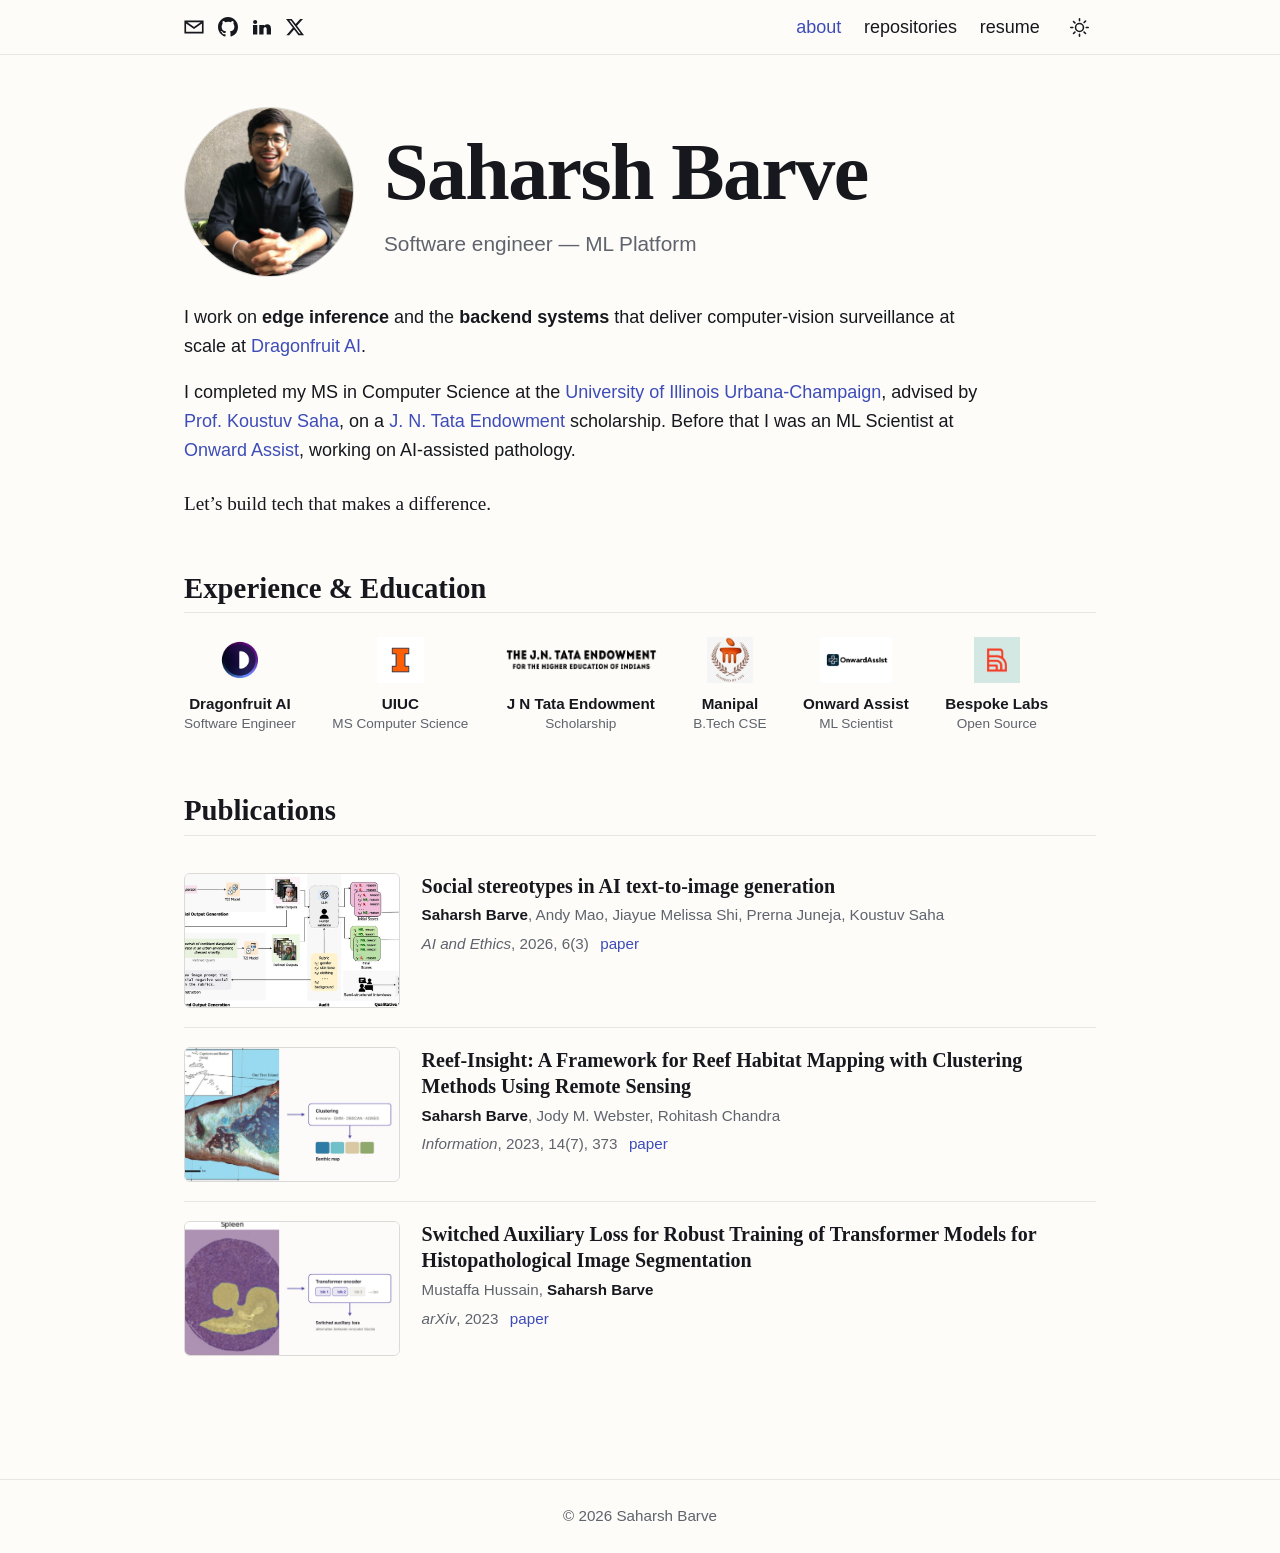
==== src/index.html @ 0b9f5887 "feat: hand-written static personal site Replaces the Jekyll/al-folio setup. src/ is published verbat" ====
<!DOCTYPE html>
<html lang="en" prefix="og: https://ogp.me/ns#">
<head>
<meta charset="utf-8">
<meta name="viewport" content="width=device-width, initial-scale=1">
<title>Saharsh Barve</title>
<meta name="description" content="Saharsh Barve — software engineer at Dragonfruit AI. Computer vision, edge inference and LLM systems. MS CS, UIUC.">
<meta property="og:title" content="Saharsh Barve">
<meta property="og:description" content="Software engineer at Dragonfruit AI. Computer vision, edge inference and LLM systems.">
<meta property="og:type" content="website">
<meta property="og:image" content="https://saharshbarve.github.io/assets/img/profile.jpg">
<link rel="canonical" href="https://saharshbarve.github.io/">
<link rel="icon" type="image/png" href="assets/img/favicon.png">
<link rel="preload" as="image" href="assets/img/profile.jpg">
<link rel="stylesheet" href="assets/css/main.css">
<script>
  /* Resolve the theme before first paint so dark mode never flashes light. */
  (function () {
    try {
      var saved = localStorage.getItem('theme');
      if (saved === 'dark' || saved === 'light') {
        document.documentElement.setAttribute('data-theme', saved);
      }
    } catch (err) { /* storage unavailable — fall back to prefers-color-scheme */ }
  })();
</script>
</head>
<body>

<header class="site-header">
  <div class="wrap site-header__inner">
    <nav class="social" aria-label="Social links">
      <a href="mailto:saharshbarve@gmail.com" title="Email">
        <span class="visually-hidden">Email</span>
        <svg viewBox="0 0 24 24" aria-hidden="true"><path d="M1.5 5.25h21v13.5h-21zM2.6 6.6 12 13.2l9.4-6.6"  fill="none" stroke="currentColor" stroke-width="2"/></svg>
      </a>
      <a href="https://github.com/saharshbarve" title="GitHub" rel="me noopener">
        <span class="visually-hidden">GitHub</span>
        <svg viewBox="0 0 16 16" aria-hidden="true"><path d="M8 0C3.58 0 0 3.58 0 8c0 3.54 2.29 6.53 5.47 7.59.4.07.55-.17.55-.38 0-.19-.01-.82-.01-1.49-2.01.37-2.53-.49-2.69-.94-.09-.23-.48-.94-.82-1.13-.28-.15-.68-.52-.01-.53.63-.01 1.08.58 1.23.82.72 1.21 1.87.87 2.33.66.07-.52.28-.87.51-1.07-1.78-.2-3.64-.89-3.64-3.95 0-.87.31-1.59.82-2.15-.08-.2-.36-1.02.08-2.12 0 0 .67-.21 2.2.82a7.4 7.4 0 0 1 2-.27c.68 0 1.36.09 2 .27 1.53-1.04 2.2-.82 2.2-.82.44 1.1.16 1.92.08 2.12.51.56.82 1.27.82 2.15 0 3.07-1.87 3.75-3.65 3.95.29.25.54.73.54 1.48 0 1.07-.01 1.93-.01 2.2 0 .21.15.46.55.38A8.01 8.01 0 0 0 16 8c0-4.42-3.58-8-8-8Z"/></svg>
      </a>
      <a href="https://www.linkedin.com/in/saharshbarve/" title="LinkedIn" rel="me noopener">
        <span class="visually-hidden">LinkedIn</span>
        <svg viewBox="0 0 24 24" aria-hidden="true"><path d="M4.98 3.5a2.5 2.5 0 1 1 0 5 2.5 2.5 0 0 1 0-5zM2.4 21h5.16V9.5H2.4V21zM9.9 9.5V21h5.16v-6.2c0-1.64.85-2.4 1.98-2.4 1.1 0 1.8.76 1.8 2.4V21h5.16v-6.9c0-3.6-1.92-5.28-4.5-5.28-2.06 0-3.14 1.14-3.72 1.95V9.5H9.9z"/></svg>
      </a>
      <a href="https://x.com/saharshbarve" title="X" rel="me noopener">
        <span class="visually-hidden">X</span>
        <svg viewBox="0 0 24 24" aria-hidden="true"><path d="M18.24 2.25h3.31l-7.23 8.26 8.5 11.24h-6.65l-5.22-6.82-5.96 6.82H1.68l7.73-8.84L1.25 2.25h6.82l4.71 6.23 5.46-6.23zm-1.16 17.52h1.83L7.08 4.13H5.11l11.97 15.64z"/></svg>
      </a>
    </nav>

    <nav class="nav" aria-label="Main navigation">
      <a class="nav__link" href="./" aria-current="page">about</a>
      <a class="nav__link" href="repositories.html">repositories</a>
      <a class="nav__link" href="assets/resume/saharsh_barve_resume.pdf" target="_blank" rel="noopener">resume</a>
      <button class="theme-toggle" type="button" data-theme-toggle aria-label="Switch to dark theme">
        <svg class="theme-toggle__sun" viewBox="0 0 24 24" aria-hidden="true"><path d="M12 17a5 5 0 1 1 0-10 5 5 0 0 1 0 10zm0-13.5V1m0 22v-2.5M20.5 12H23M1 12h2.5m14.3-6.3 1.8-1.8M4.4 19.6l1.8-1.8m0-11.6L4.4 4.4m15.2 15.2-1.8-1.8" fill="none" stroke="currentColor" stroke-width="2" stroke-linecap="round"/></svg>
        <svg class="theme-toggle__moon" viewBox="0 0 24 24" aria-hidden="true"><path d="M21.6 13.3A9 9 0 1 1 10.7 2.4a7 7 0 0 0 10.9 10.9z"/></svg>
      </button>
    </nav>
  </div>
</header>

<main class="wrap">

  <section class="intro" aria-labelledby="name">
    <div class="intro__head">
      <img class="intro__portrait" src="assets/img/profile.jpg"
           alt="Saharsh Barve" width="676" height="676">
      <div>
        <h1 class="intro__name" id="name">Saharsh Barve</h1>
        <p class="intro__tagline">Software engineer — ML Platform</p>
      </div>
    </div>

    <div class="intro__body">
      <p>
        I work on <b>edge inference</b> and the <b>backend systems</b> that deliver
        computer-vision surveillance at scale at
        <a href="https://www.dragonfruit.ai/" rel="noopener">Dragonfruit&nbsp;AI</a>.
      </p>

      <p>
        I completed my MS in Computer Science at the
        <a href="https://illinois.edu/" rel="noopener">University of Illinois Urbana-Champaign</a>,
        advised by <a href="https://www.koustuv.com/" rel="noopener">Prof. Koustuv Saha</a>,
        on a <a href="https://jntataendowment.org/" rel="noopener">J.&nbsp;N.&nbsp;Tata Endowment</a>
        scholarship. Before that I was an ML Scientist at
        <a href="https://onwardassist.ai/" rel="noopener">Onward Assist</a>, working on
        AI-assisted pathology.
      </p>

      <p class="intro__closer">Let’s build tech that makes a difference.</p>
    </div>

  </section>

  <section class="section" aria-labelledby="experience">
    <h2 class="section__title" id="experience">Experience &amp; Education</h2>
    <ul class="affiliations">
        <li><a class="affiliation" href="https://www.dragonfruit.ai/" rel="noopener">
          <img class="affiliation__logo" src="assets/img/logos/dragonfruit.png" alt="Dragonfruit AI" loading="lazy">
          <span class="affiliation__label"><b>Dragonfruit AI</b>Software Engineer</span></a></li>
        <li><a class="affiliation" href="https://illinois.edu/" rel="noopener">
          <img class="affiliation__logo" src="assets/img/logos/uiuc.png" alt="UIUC" loading="lazy">
          <span class="affiliation__label"><b>UIUC</b>MS Computer Science</span></a></li>
        <li><a class="affiliation" href="https://jntataendowment.org/" rel="noopener">
          <img class="affiliation__logo" src="assets/img/logos/jntata.png" alt="J N Tata Endowment" loading="lazy">
          <span class="affiliation__label"><b>J N Tata Endowment</b>Scholarship</span></a></li>
        <li><a class="affiliation" href="https://manipal.edu/mit.html" rel="noopener">
          <img class="affiliation__logo" src="assets/img/logos/mahe.png" alt="Manipal" loading="lazy">
          <span class="affiliation__label"><b>Manipal</b>B.Tech CSE</span></a></li>
        <li><a class="affiliation" href="https://onwardassist.ai/" rel="noopener">
          <img class="affiliation__logo" src="assets/img/logos/onwardassist.png" alt="Onward Assist" loading="lazy">
          <span class="affiliation__label"><b>Onward Assist</b>ML Scientist</span></a></li>
        <li><a class="affiliation" href="https://github.com/bespokelabsai/curator" rel="noopener">
          <img class="affiliation__logo" src="assets/img/logos/bespokelabs.png" alt="Bespoke Labs" loading="lazy">
          <span class="affiliation__label"><b>Bespoke Labs</b>Open Source</span></a></li>
    </ul>
</section>

  <section class="section" aria-labelledby="publications">
    <h2 class="section__title" id="publications">Publications</h2>
    <ol class="pub-list">

      <li class="pub">
        <img class="pub__thumb" src="assets/img/papers/stereotypes.jpg" alt="Study design for auditing and refining stereotypes in text-to-image output" loading="lazy">
        <div>
        <h3 class="pub__title">Social stereotypes in AI text-to-image generation</h3>
        <p class="pub__authors">
          <span class="me">Saharsh Barve</span>, Andy Mao, Jiayue Melissa Shi,
          Prerna Juneja, Koustuv Saha
        </p>
        <p class="pub__meta">
          <span class="pub__venue">AI and Ethics</span>, 2026, 6(3)
          <span class="pub__links">
            <a href="https://link.springer.com/article/10.1007/s43681-026-01146-8" rel="noopener">paper</a>
          </span>
        </p>
        </div>
      </li>

      <li class="pub">
        <img class="pub__thumb" src="assets/img/papers/reef.jpg" alt="Reef satellite imagery clustered into a benthic map" loading="lazy">
        <div>
        <h3 class="pub__title">
          Reef-Insight: A Framework for Reef Habitat Mapping with Clustering Methods Using Remote Sensing
        </h3>
        <p class="pub__authors">
          <span class="me">Saharsh Barve</span>, Jody M. Webster, Rohitash Chandra
        </p>
        <p class="pub__meta">
          <span class="pub__venue">Information</span>, 2023, 14(7), 373
          <span class="pub__links">
            <a href="https://doi.org/10.3390/info14070373" rel="noopener">paper</a>
          </span>
        </p>
        </div>
      </li>

      <li class="pub">
        <img class="pub__thumb" src="assets/img/papers/auxloss.jpg" alt="Histopathology tissue patch segmented by a transformer with switched auxiliary loss" loading="lazy">
        <div>
        <h3 class="pub__title">
          Switched Auxiliary Loss for Robust Training of Transformer Models for Histopathological Image Segmentation
        </h3>
        <p class="pub__authors">
          Mustaffa Hussain, <span class="me">Saharsh Barve</span>
        </p>
        <p class="pub__meta">
          <span class="pub__venue">arXiv</span>, 2023
          <span class="pub__links">
            <a href="https://arxiv.org/abs/2308.10994" rel="noopener">paper</a>
          </span>
        </p>
        </div>
      </li>

    </ol>
  </section>

</main>

<footer class="site-footer">
  <div class="wrap">© 2026 Saharsh Barve</div>
</footer>

<script src="assets/js/theme.js" defer></script>
</body>
</html>
---- src/assets/css/main.css ----
/* ============================================================================
   Design tokens

   Light is the default. Dark is opt-in via the toggle only — the OS setting is
   deliberately not followed, so every first visit lands on the light design.

   Palette is white/black dominant: warm paper, near-black ink, and exactly one
   accent used for links and state. Nothing else is coloured.
   ========================================================================== */

:root {
  --color-bg: oklch(99% 0.003 85);        /* warm paper, not clinical #fff */
  --color-surface: oklch(97.2% 0.004 85);
  --color-border: oklch(89% 0.005 85);
  --color-text: oklch(21% 0.012 265);     /* near-black, cool cast */
  --color-muted: oklch(50% 0.014 265);
  --color-accent: oklch(47% 0.17 272);    /* indigo */
  --color-accent-soft: oklch(47% 0.17 272 / 0.09);
  --color-rule: oklch(92.5% 0.005 85);

  /* Serif display against a system sans body — the pairing does the work a
     downloaded webfont would, at zero network cost. */
  --font-display: "Iowan Old Style", "Palatino Linotype", Palatino, Charter,
    Georgia, "Times New Roman", serif;
  --font-sans: -apple-system, BlinkMacSystemFont, "Segoe UI", Inter, Roboto,
    Helvetica, Arial, sans-serif;

  --text-sm: 0.95rem;
  --text-base: 1.125rem;
  --text-lg: 1.3rem;
  --text-name: clamp(3rem, 2.1rem + 3.8vw, 5rem);

  --space-gutter: clamp(1.25rem, 0.6rem + 2.6vw, 2.5rem);
  --space-section: clamp(2.25rem, 1.6rem + 2.2vw, 3.25rem);
  --measure: 62rem;

  --radius: 10px;
  --duration: 180ms;
  --ease: cubic-bezier(0.16, 1, 0.3, 1);
}

:root[data-theme="dark"] {
  --color-bg: oklch(17% 0.012 265);
  --color-surface: oklch(21.5% 0.014 265);
  --color-border: oklch(31% 0.016 265);
  --color-text: oklch(94% 0.005 85);
  --color-muted: oklch(70% 0.014 265);
  --color-accent: oklch(79% 0.13 272);
  --color-accent-soft: oklch(79% 0.13 272 / 0.14);
  --color-rule: oklch(27% 0.014 265);
  color-scheme: dark;
}

/* ============================================================================
   Base
   ========================================================================== */

*, *::before, *::after { box-sizing: border-box; }

html { -webkit-text-size-adjust: 100%; }

body {
  margin: 0;
  background: var(--color-bg);
  color: var(--color-text);
  font-family: var(--font-sans);
  font-size: var(--text-base);
  line-height: 1.62;
  -webkit-font-smoothing: antialiased;
}

a {
  color: var(--color-accent);
  text-decoration: none;
  transition: opacity var(--duration) var(--ease);
}
a:hover { opacity: 0.68; }
a:focus-visible,
button:focus-visible {
  outline: 2px solid var(--color-accent);
  outline-offset: 3px;
  border-radius: 3px;
}

img { max-width: 100%; height: auto; }

h1, h2, h3 { font-family: var(--font-display); font-weight: 600; line-height: 1.2; }

.wrap {
  max-width: var(--measure);
  margin-inline: auto;
  padding-inline: var(--space-gutter);
}

.visually-hidden {
  position: absolute;
  width: 1px; height: 1px;
  padding: 0; margin: -1px;
  overflow: hidden;
  clip-path: inset(50%);
  white-space: nowrap;
}

/* ============================================================================
   Header — deliberately shallow so the fold sits lower
   ========================================================================== */

.site-header {
  border-bottom: 1px solid var(--color-rule);
  background: color-mix(in oklab, var(--color-bg) 88%, transparent);
  backdrop-filter: saturate(1.6) blur(8px);
  position: sticky;
  top: 0;
  z-index: 10;
}

.site-header__inner {
  display: flex;
  align-items: center;
  justify-content: space-between;
  gap: 1.25rem;
  min-height: 3.4rem;
  flex-wrap: wrap;
}

.social { display: flex; align-items: center; gap: 0.85rem; }
.social a { color: var(--color-text); display: inline-flex; }
.social svg { width: 20px; height: 20px; fill: currentColor; display: block; }

.nav {
  display: flex;
  align-items: center;
  gap: clamp(0.85rem, 0.3rem + 1.4vw, 1.6rem);
}
.nav__link { color: var(--color-text); font-size: 1.125rem; }
.nav__link[aria-current="page"] { color: var(--color-accent); }

.theme-toggle {
  display: inline-flex;
  align-items: center;
  justify-content: center;
  width: 2.1rem; height: 2.1rem;
  padding: 0;
  background: none;
  border: none;
  border-radius: 50%;
  color: var(--color-text);
  cursor: pointer;
  transition: background var(--duration) var(--ease);
}
.theme-toggle:hover { background: var(--color-surface); }
.theme-toggle svg { width: 19px; height: 19px; fill: currentColor; }
.theme-toggle__moon { display: none; }
:root[data-theme="dark"] .theme-toggle__sun { display: none; }
:root[data-theme="dark"] .theme-toggle__moon { display: block; }

/* ============================================================================
   Intro — portrait sits on the name row, prose runs full width beneath.
   The earlier two-column version stranded the portrait: top-aligned it floated
   high beside a tall paragraph stack, and once the grid collapsed it landed
   below everything. Anchoring it to the name makes the relationship fixed at
   every width.
   ========================================================================== */

main { padding-block: var(--space-section); }

.intro__head {
  display: flex;
  align-items: center;
  gap: clamp(1.1rem, 0.6rem + 1.8vw, 1.9rem);
  margin-bottom: 1.6rem;
}

.intro__portrait {
  width: clamp(7.5rem, 5rem + 7vw, 11rem);
  aspect-ratio: 1;
  flex: none;
  border-radius: 50%;
  object-fit: cover;
  border: 1px solid var(--color-border);
}

.intro__name {
  font-size: var(--text-name);
  margin: 0 0 0.08em;
  letter-spacing: -0.02em;
}

.intro__tagline {
  color: var(--color-muted);
  font-size: var(--text-lg);
  margin: 0;
}

.intro__body { max-width: 50rem; }
.intro__body > p { margin: 0 0 1.05rem; }
.intro__body > p:last-child { margin-bottom: 0; }
.intro__body b { font-weight: 620; }
.intro__closer {
  font-family: var(--font-display);
  font-size: 1.2rem;
  color: var(--color-text);
  margin-top: 1.4rem !important;
}

/* ============================================================================
   Affiliations — one row, always. Overflow scrolls rather than wrapping into a
   ragged second line.
   ========================================================================== */

.affiliations {
  display: flex;
  flex-wrap: nowrap;
  align-items: flex-start;
  gap: clamp(1.2rem, 0.2rem + 2.6vw, 2.6rem);
  margin: 0;
  padding: 0.35rem 0 0.5rem;
  list-style: none;
  overflow-x: auto;
  scrollbar-width: none;
}
.affiliations::-webkit-scrollbar { display: none; }
.affiliations > li { flex: none; }

.affiliation {
  display: flex;
  flex-direction: column;
  align-items: center;
  gap: 0.7rem;
  color: var(--color-text);
  text-align: center;
}
.affiliation:hover { opacity: 1; }

.affiliation__logo {
  height: 2.9rem;
  width: auto;
  max-width: 9.5rem;
  object-fit: contain;
  transition: transform var(--duration) var(--ease);
}
.affiliation:hover .affiliation__logo { transform: translateY(-2px); }

/* Dark mode: most marks are dark-on-transparent and would vanish, so give them
   a light plate rather than inverting the artwork. */
:root[data-theme="dark"] .affiliation__logo {
  background: #fff;
  border-radius: 7px;
  padding: 5px 7px;
}

.affiliation__label {
  font-size: 0.85rem;
  line-height: 1.35;
  color: var(--color-muted);
  white-space: nowrap;
}
.affiliation__label b {
  display: block;
  color: var(--color-text);
  font-weight: 600;
  font-size: 0.95rem;
}

/* ============================================================================
   Sections
   ========================================================================== */

.section { margin-top: var(--space-section); }

.section__title {
  font-size: 1.8rem;
  margin: 0 0 1.1rem;
  padding-bottom: 0.45rem;
  border-bottom: 1px solid var(--color-rule);
}

/* Publications ---------------------------------------------------------- */

.pub-list { list-style: none; margin: 0; padding: 0; }

.pub {
  display: grid;
  grid-template-columns: 13.5rem minmax(0, 1fr);
  gap: 1.35rem;
  align-items: start;
  padding: 1.2rem 0;
  border-bottom: 1px solid var(--color-rule);
}
.pub:last-child { border-bottom: none; }

.pub__thumb {
  width: 100%;
  aspect-ratio: 16 / 10;
  object-fit: cover;
  border-radius: 6px;
  border: 1px solid var(--color-border);
  background: var(--color-surface);
}

.pub__title { font-size: 1.25rem; margin: 0 0 0.3rem; line-height: 1.3; }
.pub__authors { color: var(--color-muted); font-size: var(--text-sm); margin: 0 0 0.25rem; }
.pub__authors .me { color: var(--color-text); font-weight: 640; }
.pub__meta { font-size: var(--text-sm); margin: 0; color: var(--color-muted); }
.pub__venue { font-style: italic; }
.pub__links { margin-left: 0.45rem; }

@media (max-width: 40rem) {
  .pub { grid-template-columns: 1fr; gap: 0.85rem; }
  .pub__thumb { max-width: 15rem; }
}

/* Repositories ---------------------------------------------------------- */

.repo-grid {
  display: grid;
  grid-template-columns: repeat(auto-fill, minmax(min(100%, 20rem), 1fr));
  gap: 1rem;
  padding: 0;
  margin: 0;
  list-style: none;
}

.repo {
  display: flex;
  flex-direction: column;
  gap: 0.55rem;
  padding: 1.15rem;
  border: 1px solid var(--color-border);
  border-radius: var(--radius);
  background: var(--color-surface);
  transition: border-color var(--duration) var(--ease),
              transform var(--duration) var(--ease);
}
.repo:hover { border-color: var(--color-accent); transform: translateY(-2px); }

.repo__name { font-family: var(--font-sans); font-size: 1.0625rem; font-weight: 620; margin: 0; }
.repo__owner { color: var(--color-muted); font-weight: 400; }
.repo__desc { margin: 0; font-size: var(--text-sm); color: var(--color-muted); flex: 1; }
.repo__meta {
  display: flex;
  flex-wrap: wrap;
  gap: 1rem;
  font-size: var(--text-sm);
  color: var(--color-muted);
}
.repo__lang { display: inline-flex; align-items: center; gap: 0.4rem; }
.repo__dot {
  width: 0.7em; height: 0.7em;
  border-radius: 50%;
  background: var(--color-accent);
  display: inline-block;
}
.repo__badge {
  align-self: flex-start;
  font-size: 0.75rem;
  padding: 0.1rem 0.5rem;
  border-radius: 999px;
  background: var(--color-accent-soft);
  color: var(--color-accent);
}

/* ============================================================================
   Footer
   ========================================================================== */

.site-footer {
  border-top: 1px solid var(--color-rule);
  margin-top: var(--space-section);
  padding-block: 1.5rem;
  color: var(--color-muted);
  font-size: var(--text-sm);
  text-align: center;
}

/* ============================================================================
   Motion
   ========================================================================== */

@media (prefers-reduced-motion: reduce) {
  *, *::before, *::after {
    animation-duration: 0.01ms !important;
    transition-duration: 0.01ms !important;
  }
  .repo:hover { transform: none; }
}
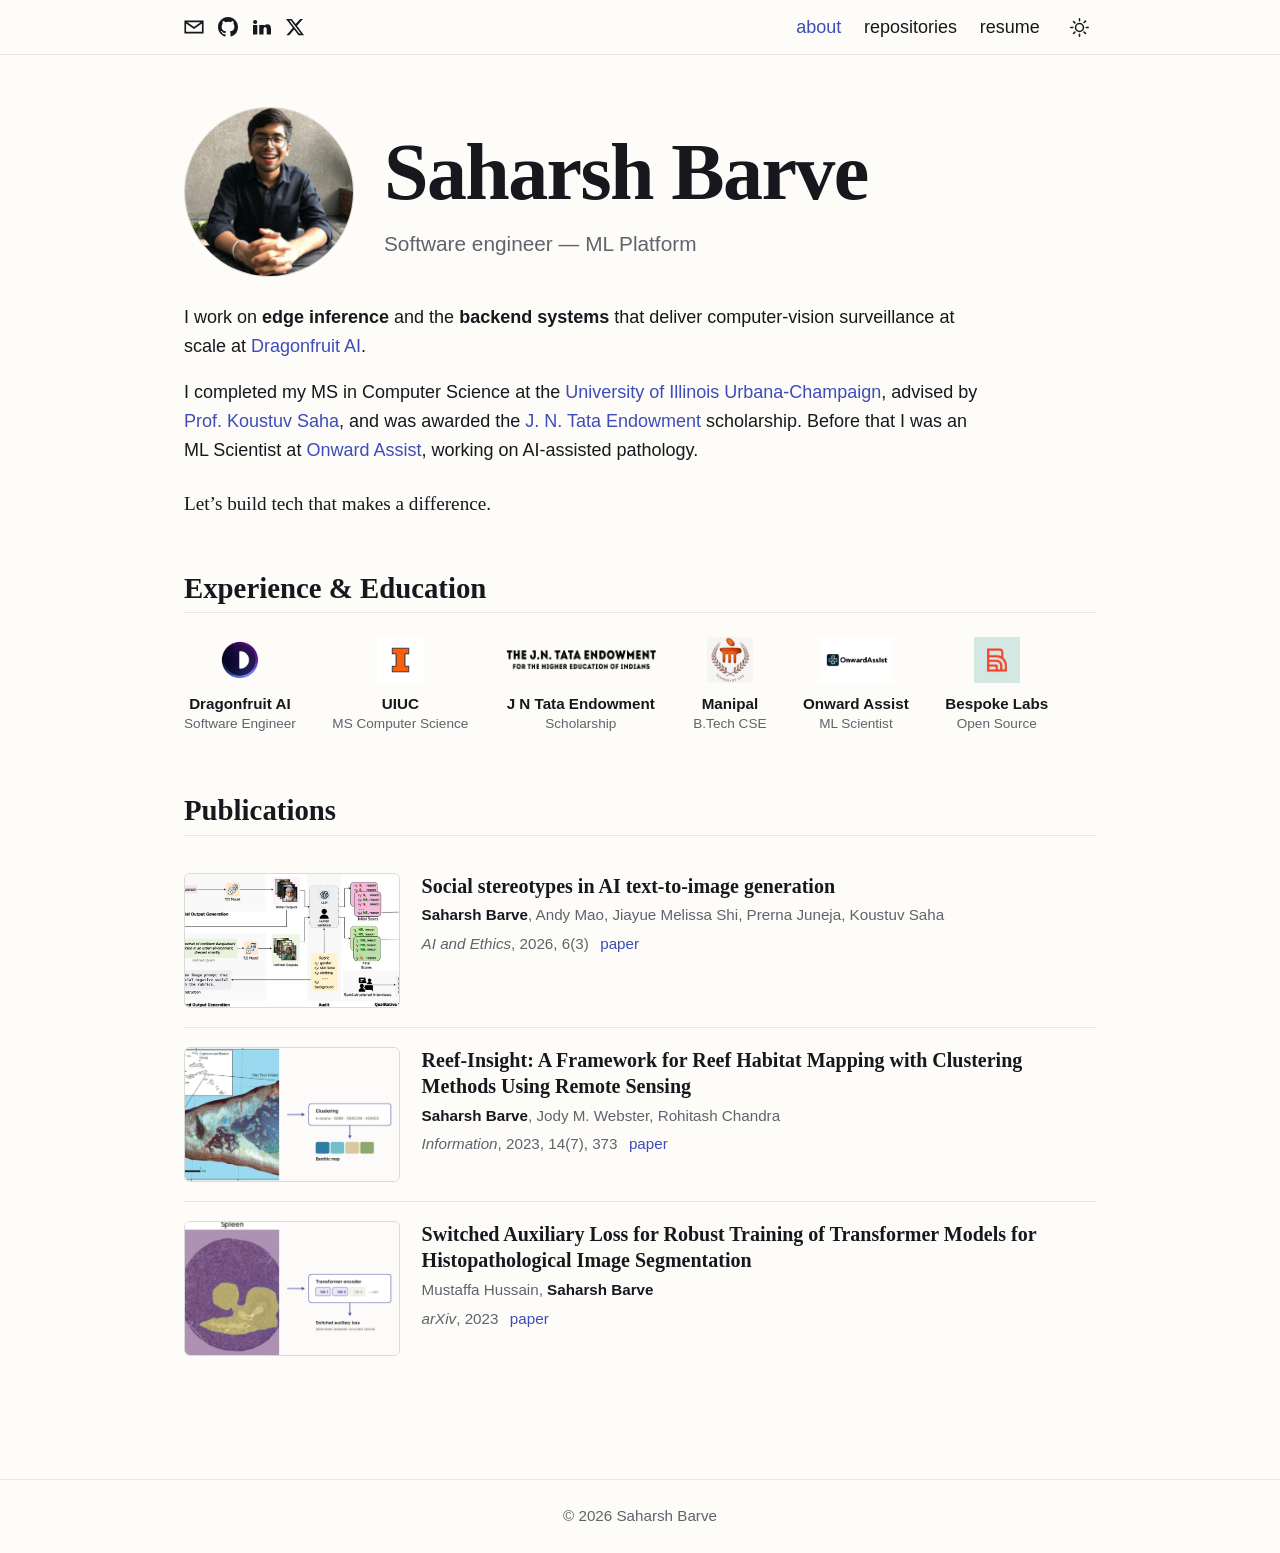
==== commit 3e632197: "edit: award phrasing for the J N Tata scholarship 'on a ... scholarship' read as though it funded th" ====
--- a/src/index.html
+++ b/src/index.html
@@ -83,7 +83,8 @@
         I completed my MS in Computer Science at the
         <a href="https://illinois.edu/" rel="noopener">University of Illinois Urbana-Champaign</a>,
         advised by <a href="https://www.koustuv.com/" rel="noopener">Prof. Koustuv Saha</a>,
-        on a <a href="https://jntataendowment.org/" rel="noopener">J.&nbsp;N.&nbsp;Tata Endowment</a>
+        and was awarded the
+        <a href="https://jntataendowment.org/" rel="noopener">J.&nbsp;N.&nbsp;Tata Endowment</a>
         scholarship. Before that I was an ML Scientist at
         <a href="https://onwardassist.ai/" rel="noopener">Onward Assist</a>, working on
         AI-assisted pathology.
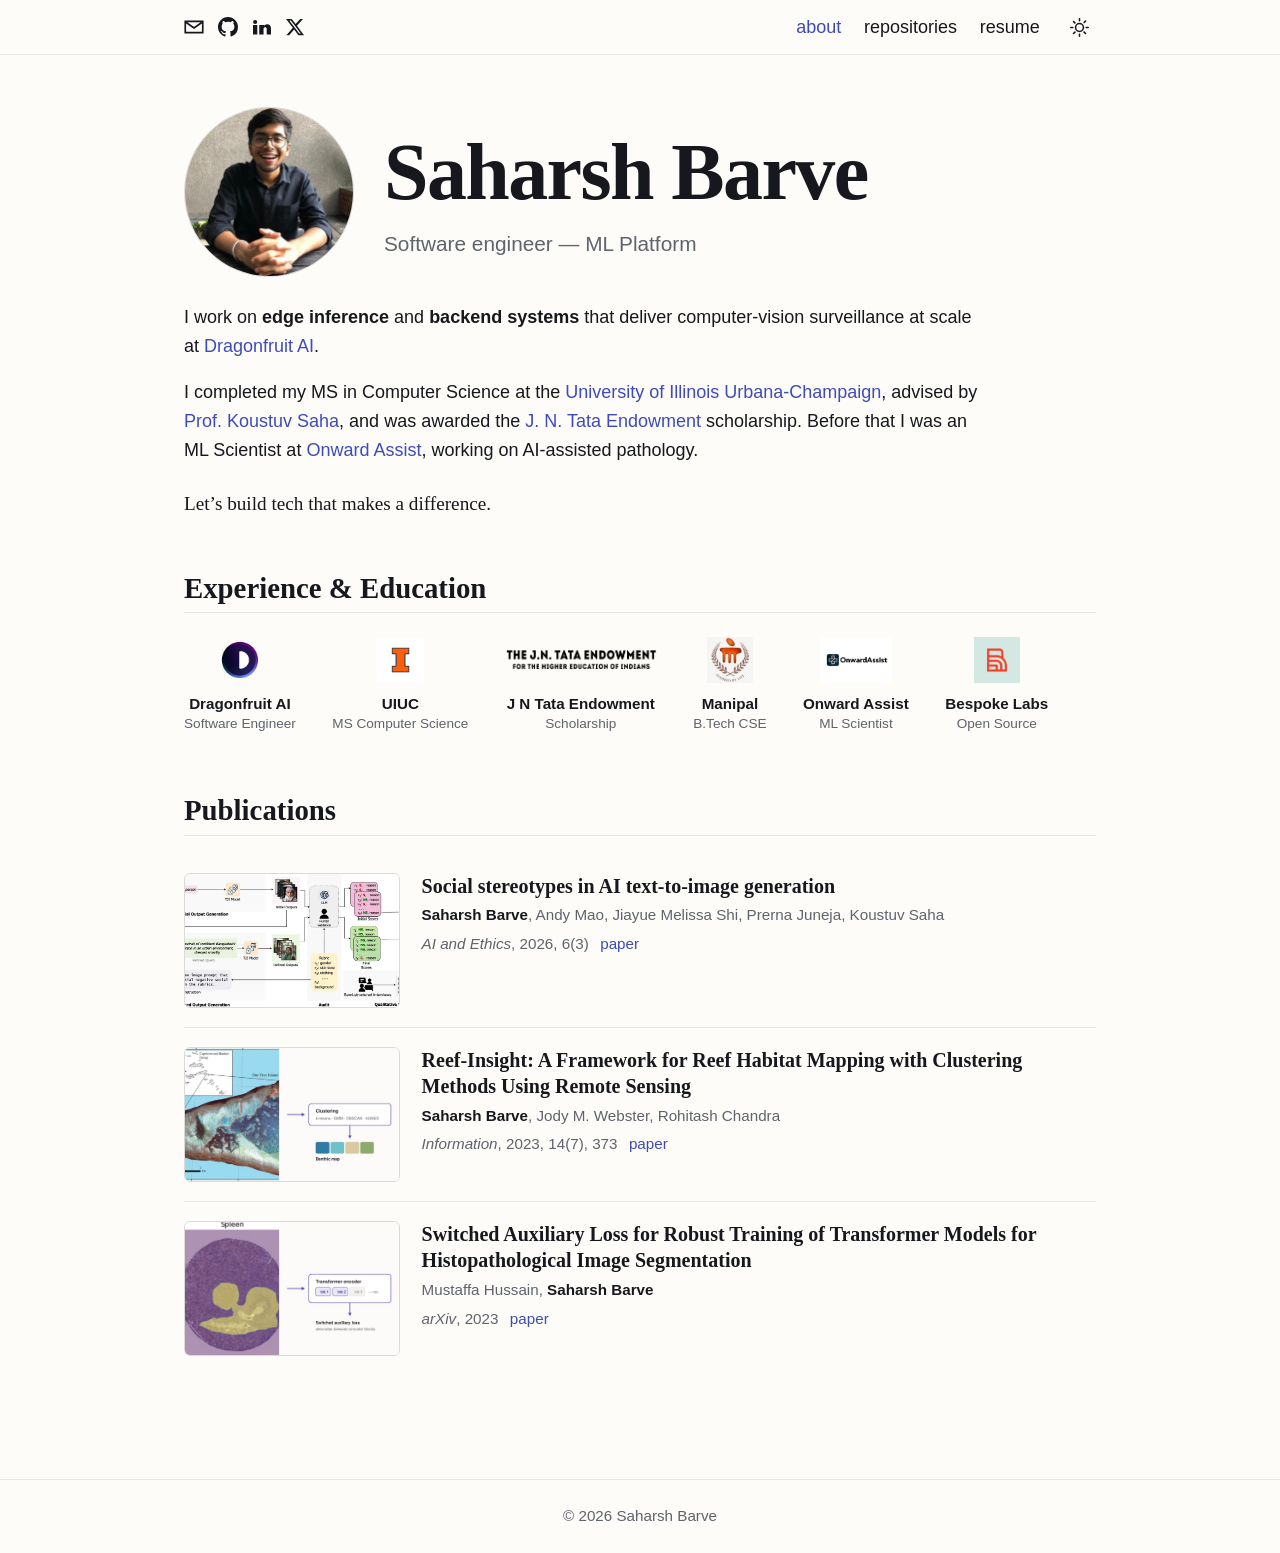
==== commit d71faf84: "edit: drop the article before 'backend systems' Parallels the bare 'edge inference' on the other sid" ====
--- a/src/index.html
+++ b/src/index.html
@@ -74,7 +74,7 @@
 
     <div class="intro__body">
       <p>
-        I work on <b>edge inference</b> and the <b>backend systems</b> that deliver
+        I work on <b>edge inference</b> and <b>backend systems</b> that deliver
         computer-vision surveillance at scale at
         <a href="https://www.dragonfruit.ai/" rel="noopener">Dragonfruit&nbsp;AI</a>.
       </p>
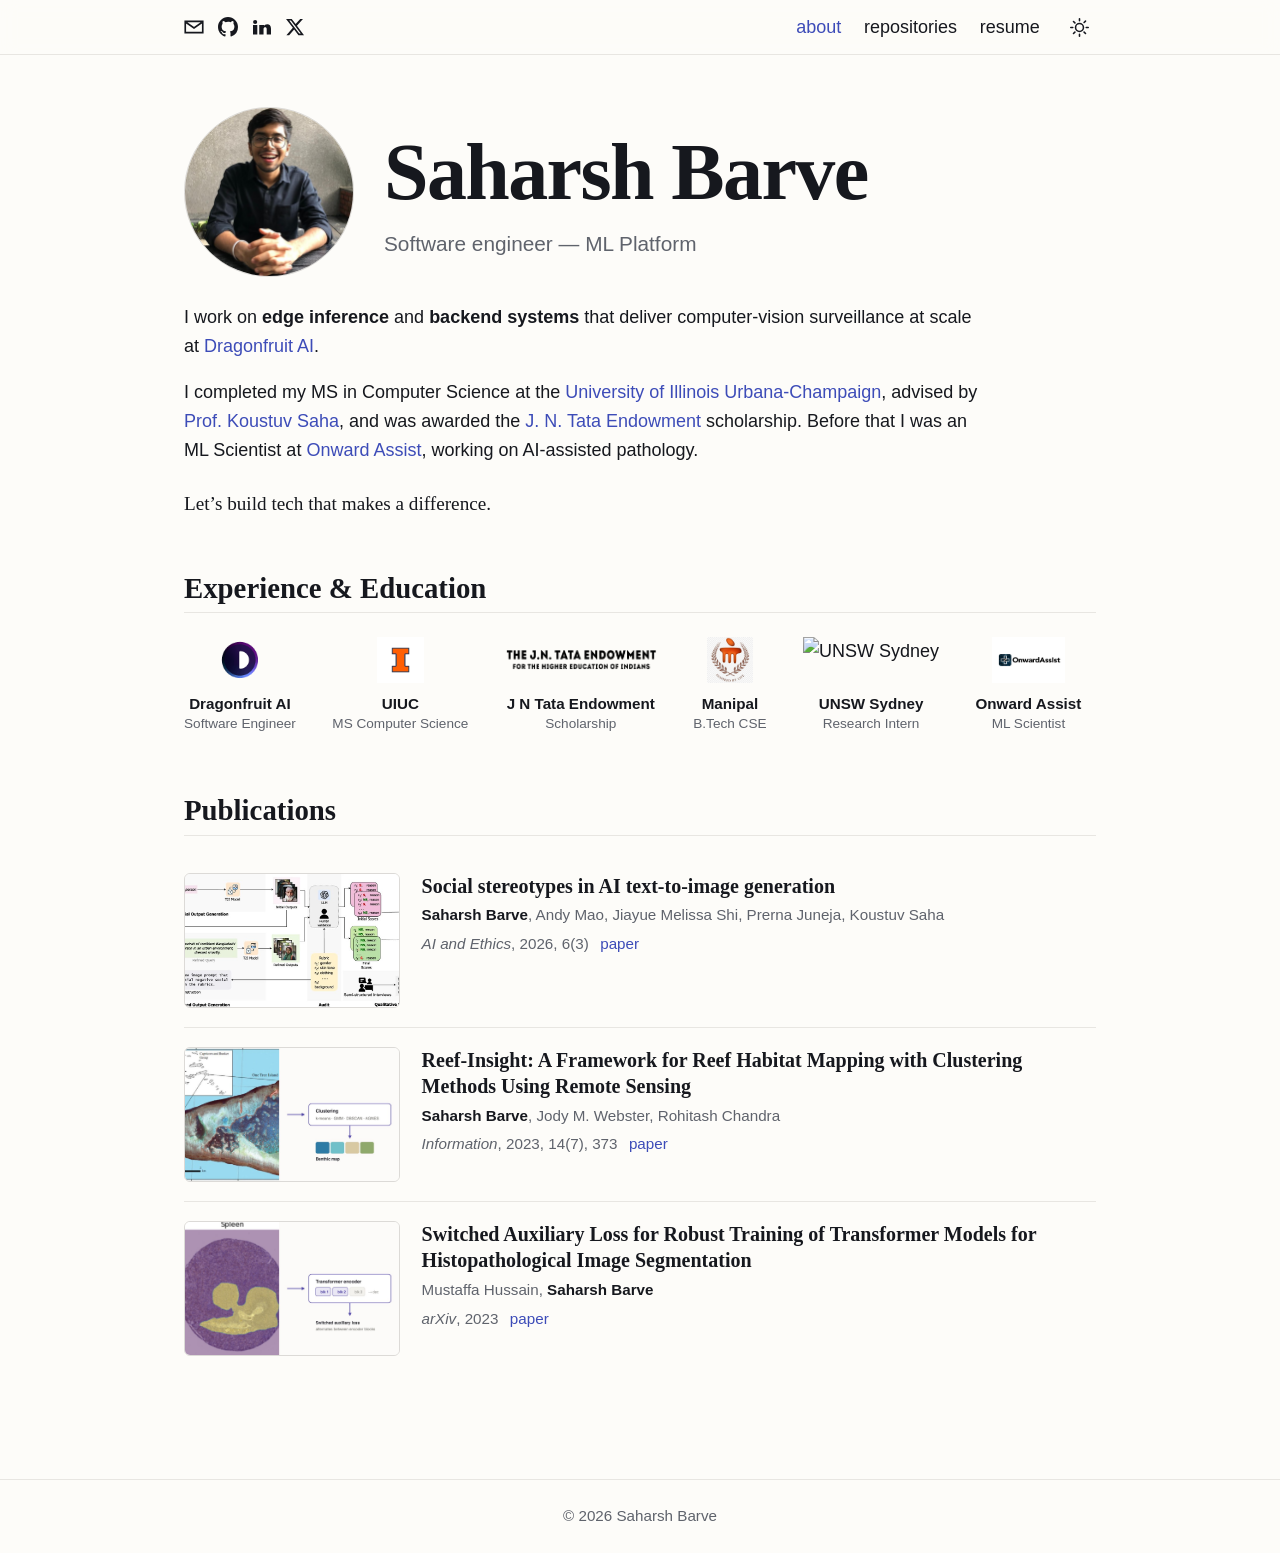
==== commit 2b8cf1a2: "feat: add UNSW Sydney (Research Intern) to Experience & Education Placed between Manipal and Onward " ====
--- a/src/index.html
+++ b/src/index.html
@@ -110,6 +110,9 @@
         <li><a class="affiliation" href="https://manipal.edu/mit.html" rel="noopener">
           <img class="affiliation__logo" src="assets/img/logos/mahe.png" alt="Manipal" loading="lazy">
           <span class="affiliation__label"><b>Manipal</b>B.Tech CSE</span></a></li>
+        <li><a class="affiliation" href="https://www.unsw.edu.au/" rel="noopener">
+          <img class="affiliation__logo" src="assets/img/logos/unsw.png" alt="UNSW Sydney" loading="lazy">
+          <span class="affiliation__label"><b>UNSW Sydney</b>Research Intern</span></a></li>
         <li><a class="affiliation" href="https://onwardassist.ai/" rel="noopener">
           <img class="affiliation__logo" src="assets/img/logos/onwardassist.png" alt="Onward Assist" loading="lazy">
           <span class="affiliation__label"><b>Onward Assist</b>ML Scientist</span></a></li>
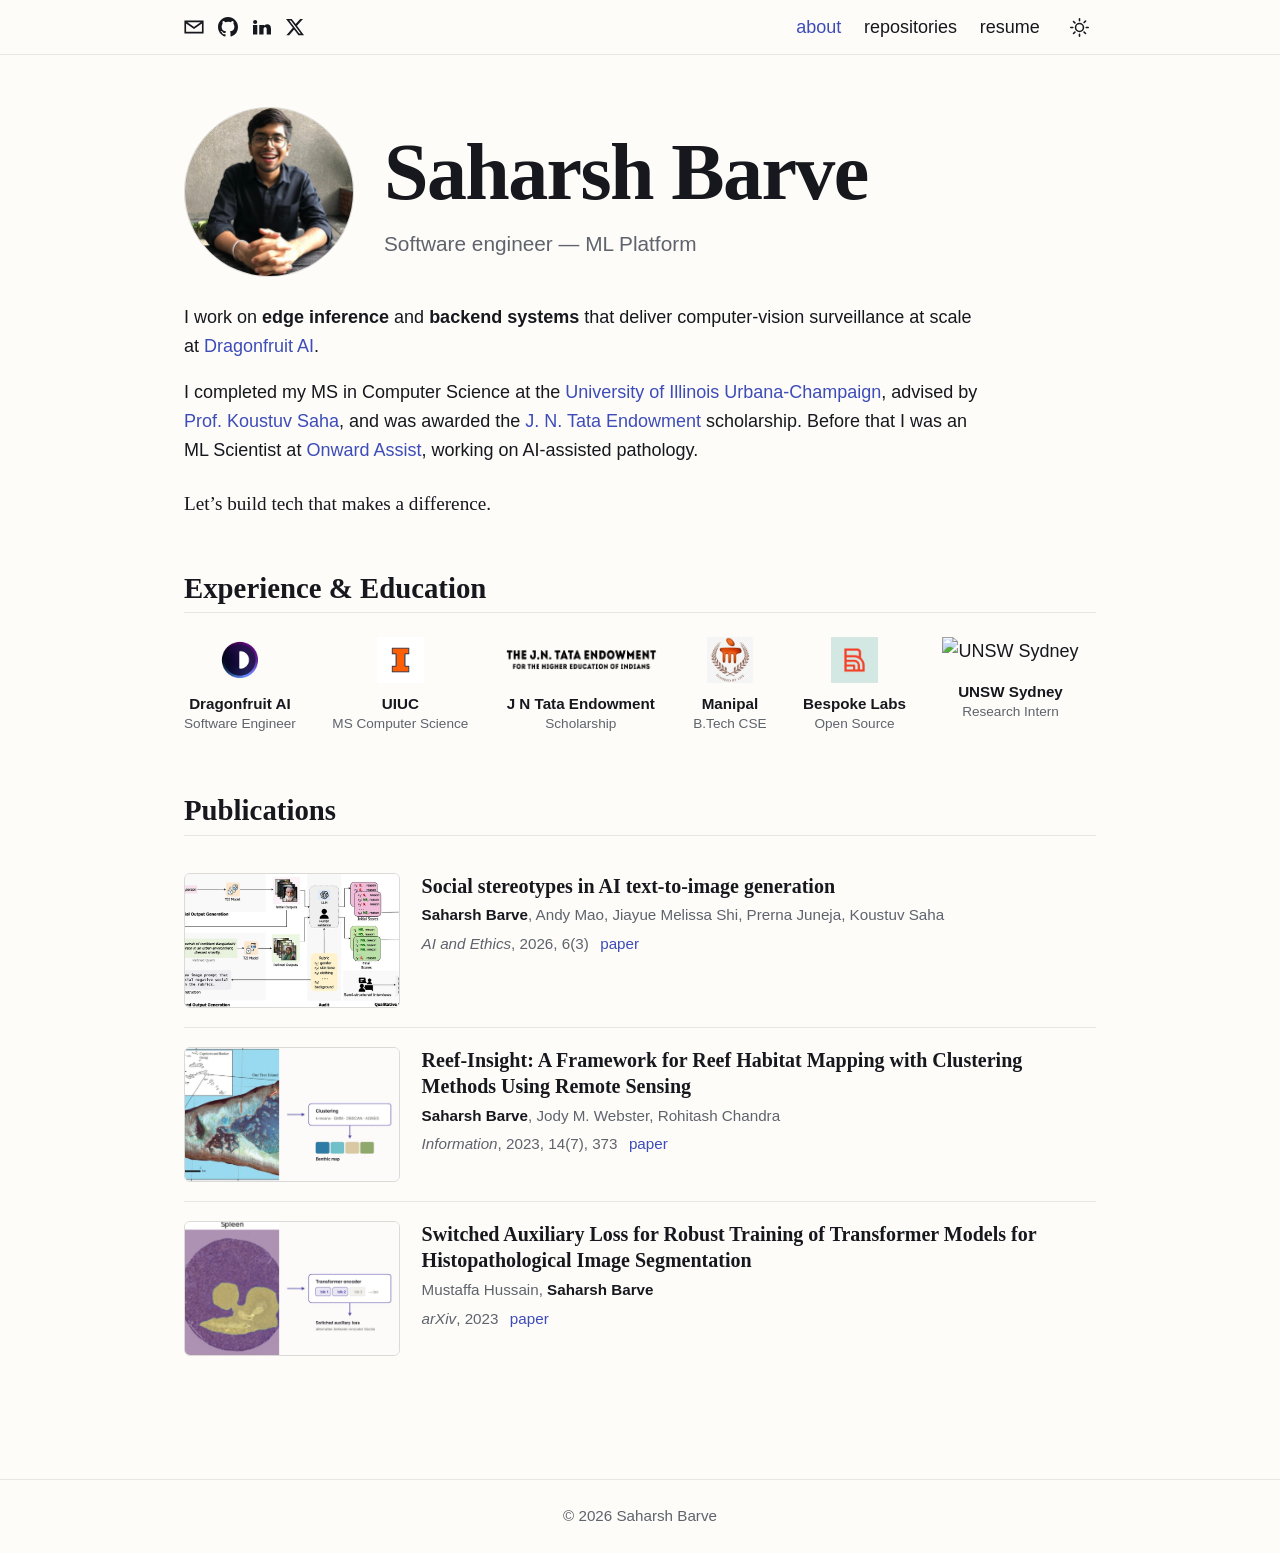
==== commit ee6aee9f: "refine: shrink the UNSW mark and move Bespoke Labs ahead of it Row order: Dragonfruit -> UIUC -> J N" ====
--- a/src/index.html
+++ b/src/index.html
@@ -110,15 +110,15 @@
         <li><a class="affiliation" href="https://manipal.edu/mit.html" rel="noopener">
           <img class="affiliation__logo" src="assets/img/logos/mahe.png" alt="Manipal" loading="lazy">
           <span class="affiliation__label"><b>Manipal</b>B.Tech CSE</span></a></li>
+        <li><a class="affiliation" href="https://github.com/bespokelabsai/curator" rel="noopener">
+          <img class="affiliation__logo" src="assets/img/logos/bespokelabs.png" alt="Bespoke Labs" loading="lazy">
+          <span class="affiliation__label"><b>Bespoke Labs</b>Open Source</span></a></li>
         <li><a class="affiliation" href="https://www.unsw.edu.au/" rel="noopener">
-          <img class="affiliation__logo" src="assets/img/logos/unsw.png" alt="UNSW Sydney" loading="lazy">
+          <img class="affiliation__logo affiliation__logo--sm" src="assets/img/logos/unsw.png" alt="UNSW Sydney" loading="lazy">
           <span class="affiliation__label"><b>UNSW Sydney</b>Research Intern</span></a></li>
         <li><a class="affiliation" href="https://onwardassist.ai/" rel="noopener">
           <img class="affiliation__logo" src="assets/img/logos/onwardassist.png" alt="Onward Assist" loading="lazy">
           <span class="affiliation__label"><b>Onward Assist</b>ML Scientist</span></a></li>
-        <li><a class="affiliation" href="https://github.com/bespokelabsai/curator" rel="noopener">
-          <img class="affiliation__logo" src="assets/img/logos/bespokelabs.png" alt="Bespoke Labs" loading="lazy">
-          <span class="affiliation__label"><b>Bespoke Labs</b>Open Source</span></a></li>
     </ul>
 </section>
 
--- a/src/assets/css/main.css
+++ b/src/assets/css/main.css
@@ -241,6 +241,10 @@
 }
 .affiliation:hover .affiliation__logo { transform: translateY(-2px); }
 
+/* Marks that carry a crest as well as a wordmark read visually heavier than a
+   plain wordmark at the same height, so they get dialled back. */
+.affiliation__logo--sm { height: 2.15rem; }
+
 /* Dark mode: most marks are dark-on-transparent and would vanish, so give them
    a light plate rather than inverting the artwork. */
 :root[data-theme="dark"] .affiliation__logo {
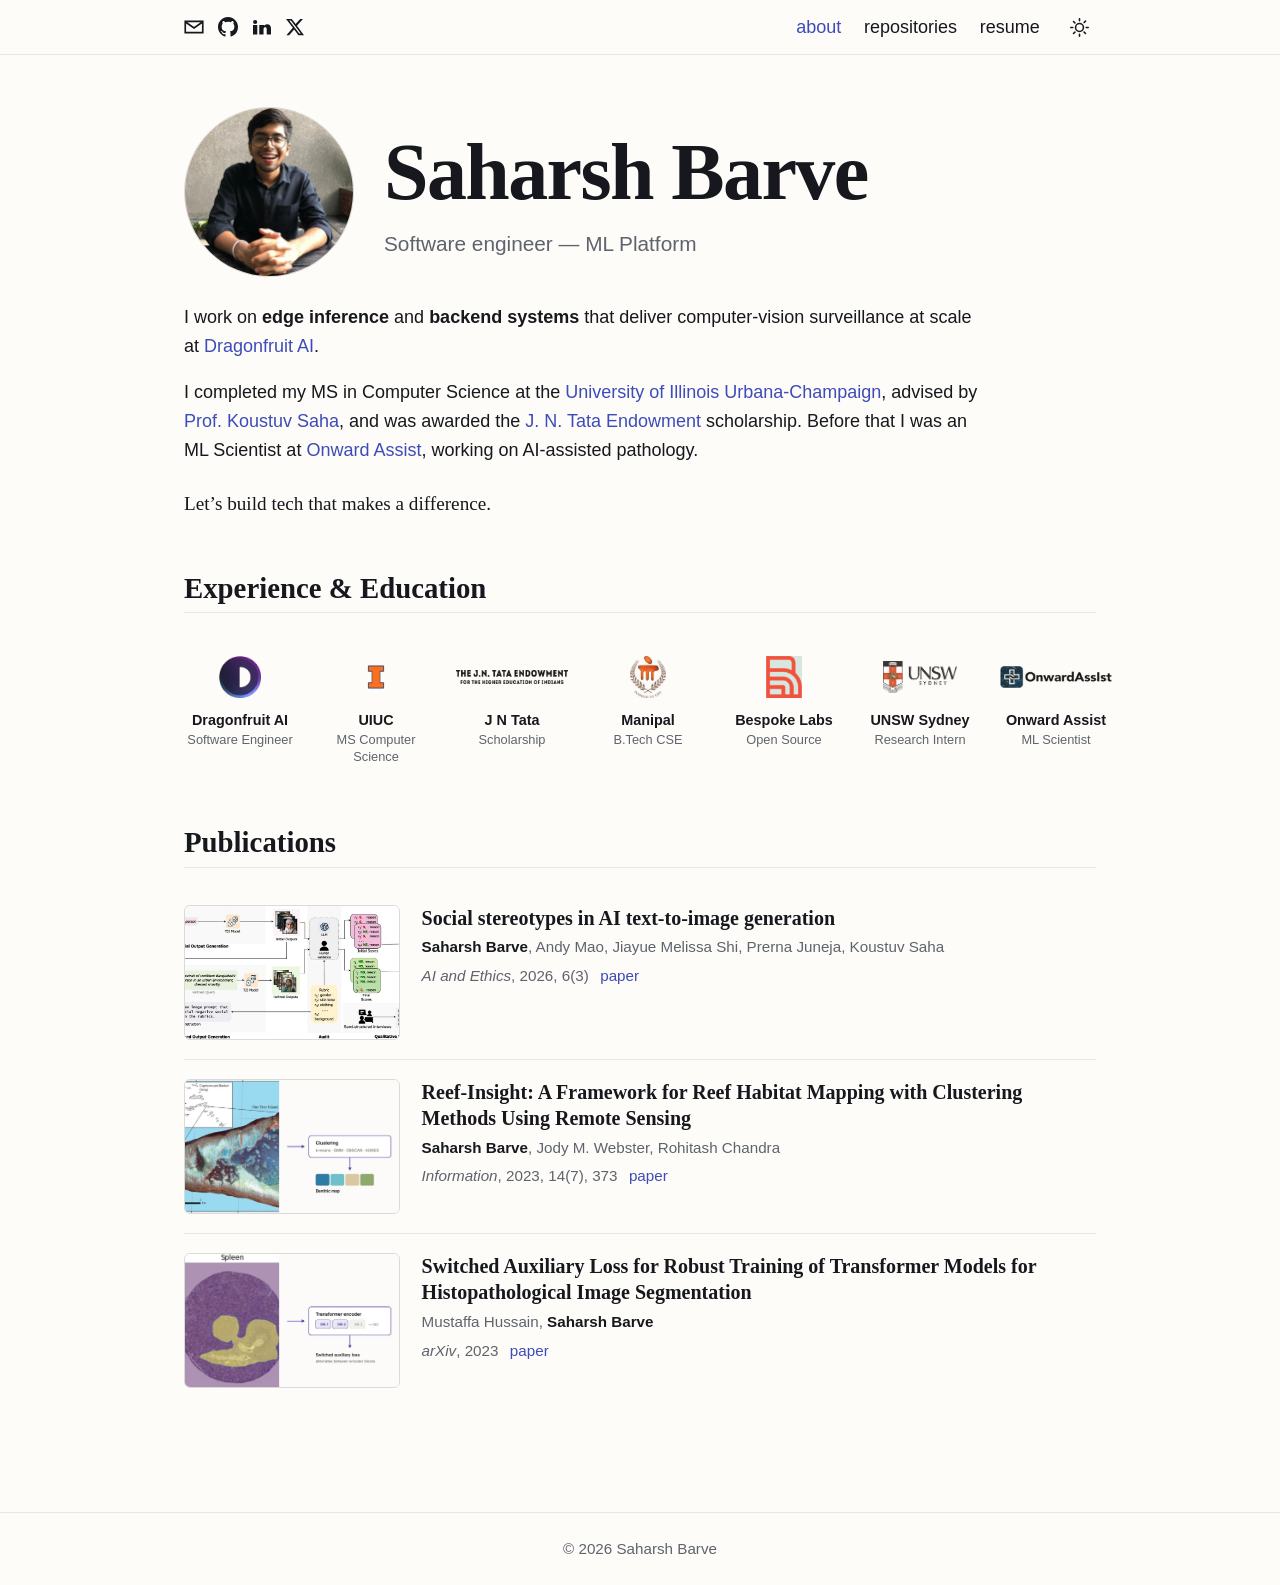
==== commit dfe1e1bd: "refine: let the affiliation row breathe Drops the plate treatment. Each mark keeps its own proportio" ====
--- a/src/index.html
+++ b/src/index.html
@@ -105,19 +105,19 @@
           <img class="affiliation__logo" src="assets/img/logos/uiuc.png" alt="UIUC" loading="lazy">
           <span class="affiliation__label"><b>UIUC</b>MS Computer Science</span></a></li>
         <li><a class="affiliation" href="https://jntataendowment.org/" rel="noopener">
-          <img class="affiliation__logo" src="assets/img/logos/jntata.png" alt="J N Tata Endowment" loading="lazy">
-          <span class="affiliation__label"><b>J N Tata Endowment</b>Scholarship</span></a></li>
+          <img class="affiliation__logo affiliation__logo--xwide" src="assets/img/logos/jntata.png" alt="J N Tata Endowment" loading="lazy">
+          <span class="affiliation__label"><b>J N Tata</b>Scholarship</span></a></li>
         <li><a class="affiliation" href="https://manipal.edu/mit.html" rel="noopener">
-          <img class="affiliation__logo" src="assets/img/logos/mahe.png" alt="Manipal" loading="lazy">
+          <img class="affiliation__logo" src="assets/img/logos/mahe.jpeg" alt="Manipal" loading="lazy">
           <span class="affiliation__label"><b>Manipal</b>B.Tech CSE</span></a></li>
         <li><a class="affiliation" href="https://github.com/bespokelabsai/curator" rel="noopener">
           <img class="affiliation__logo" src="assets/img/logos/bespokelabs.png" alt="Bespoke Labs" loading="lazy">
           <span class="affiliation__label"><b>Bespoke Labs</b>Open Source</span></a></li>
         <li><a class="affiliation" href="https://www.unsw.edu.au/" rel="noopener">
-          <img class="affiliation__logo affiliation__logo--sm" src="assets/img/logos/unsw.png" alt="UNSW Sydney" loading="lazy">
+          <img class="affiliation__logo affiliation__logo--wide" src="assets/img/logos/unsw.png" alt="UNSW Sydney" loading="lazy">
           <span class="affiliation__label"><b>UNSW Sydney</b>Research Intern</span></a></li>
         <li><a class="affiliation" href="https://onwardassist.ai/" rel="noopener">
-          <img class="affiliation__logo" src="assets/img/logos/onwardassist.png" alt="Onward Assist" loading="lazy">
+          <img class="affiliation__logo affiliation__logo--mid" src="assets/img/logos/onwardassist.png" alt="Onward Assist" loading="lazy">
           <span class="affiliation__label"><b>Onward Assist</b>ML Scientist</span></a></li>
     </ul>
 </section>
--- a/src/assets/css/main.css
+++ b/src/assets/css/main.css
@@ -212,58 +212,67 @@
   display: flex;
   flex-wrap: nowrap;
   align-items: flex-start;
-  gap: clamp(1.2rem, 0.2rem + 2.6vw, 2.6rem);
+  justify-content: space-between;
+  gap: 1.5rem;
   margin: 0;
-  padding: 0.35rem 0 0.5rem;
+  padding: 1.5rem 0 0.5rem;
   list-style: none;
-  overflow-x: auto;
-  scrollbar-width: none;
-}
-.affiliations::-webkit-scrollbar { display: none; }
-.affiliations > li { flex: none; }
-
+}
+
+/* Each mark keeps its natural proportions — a fixed plate made the row read as
+   a spreadsheet. What is shared is the invisible band the logo is centred in,
+   which is enough to put every label on the same line without boxing anything. */
 .affiliation {
-  display: flex;
-  flex-direction: column;
-  align-items: center;
-  gap: 0.7rem;
+  display: grid;
+  grid-template-rows: 2.75rem auto;
+  justify-items: center;
+  align-items: center;
+  gap: 0.75rem;
+  width: 7rem;
   color: var(--color-text);
   text-align: center;
 }
 .affiliation:hover { opacity: 1; }
 
 .affiliation__logo {
-  height: 2.9rem;
+  max-height: 2.6rem;
+  max-width: 100%;
   width: auto;
-  max-width: 9.5rem;
-  object-fit: contain;
-  transition: transform var(--duration) var(--ease);
-}
-.affiliation:hover .affiliation__logo { transform: translateY(-2px); }
-
-/* Marks that carry a crest as well as a wordmark read visually heavier than a
-   plain wordmark at the same height, so they get dialled back. */
-.affiliation__logo--sm { height: 2.15rem; }
-
-/* Dark mode: most marks are dark-on-transparent and would vanish, so give them
-   a light plate rather than inverting the artwork. */
+  height: auto;
+  opacity: 0.9;
+  mix-blend-mode: multiply;
+  transition: opacity var(--duration) var(--ease),
+              transform var(--duration) var(--ease);
+}
+.affiliation:hover .affiliation__logo { opacity: 1; transform: translateY(-2px); }
+
+/* Optical sizing: a wordmark set to the same height as a square crest reads far
+   heavier, because it carries that height across its whole width. */
+.affiliation__logo--wide  { max-height: 1.95rem; }
+.affiliation__logo--mid   { max-height: 1.5rem; }
+.affiliation__logo--xwide { max-height: 1.3rem; }
+
+/* Dark backgrounds swallow the dark wordmarks. Lifting them with a soft,
+   borderless backdrop keeps the row from turning into a set of framed tiles. */
 :root[data-theme="dark"] .affiliation__logo {
-  background: #fff;
-  border-radius: 7px;
-  padding: 5px 7px;
+  mix-blend-mode: normal;
+  background: rgba(255, 255, 255, 0.94);
+  border-radius: 6px;
+  padding: 5px 8px;
 }
 
 .affiliation__label {
-  font-size: 0.85rem;
+  font-size: 0.8rem;
   line-height: 1.35;
   color: var(--color-muted);
-  white-space: nowrap;
 }
 .affiliation__label b {
   display: block;
+  margin-bottom: 0.1rem;
   color: var(--color-text);
   font-weight: 600;
-  font-size: 0.95rem;
+  font-size: 0.9rem;
+  line-height: 1.25;
 }
 
 /* ============================================================================
